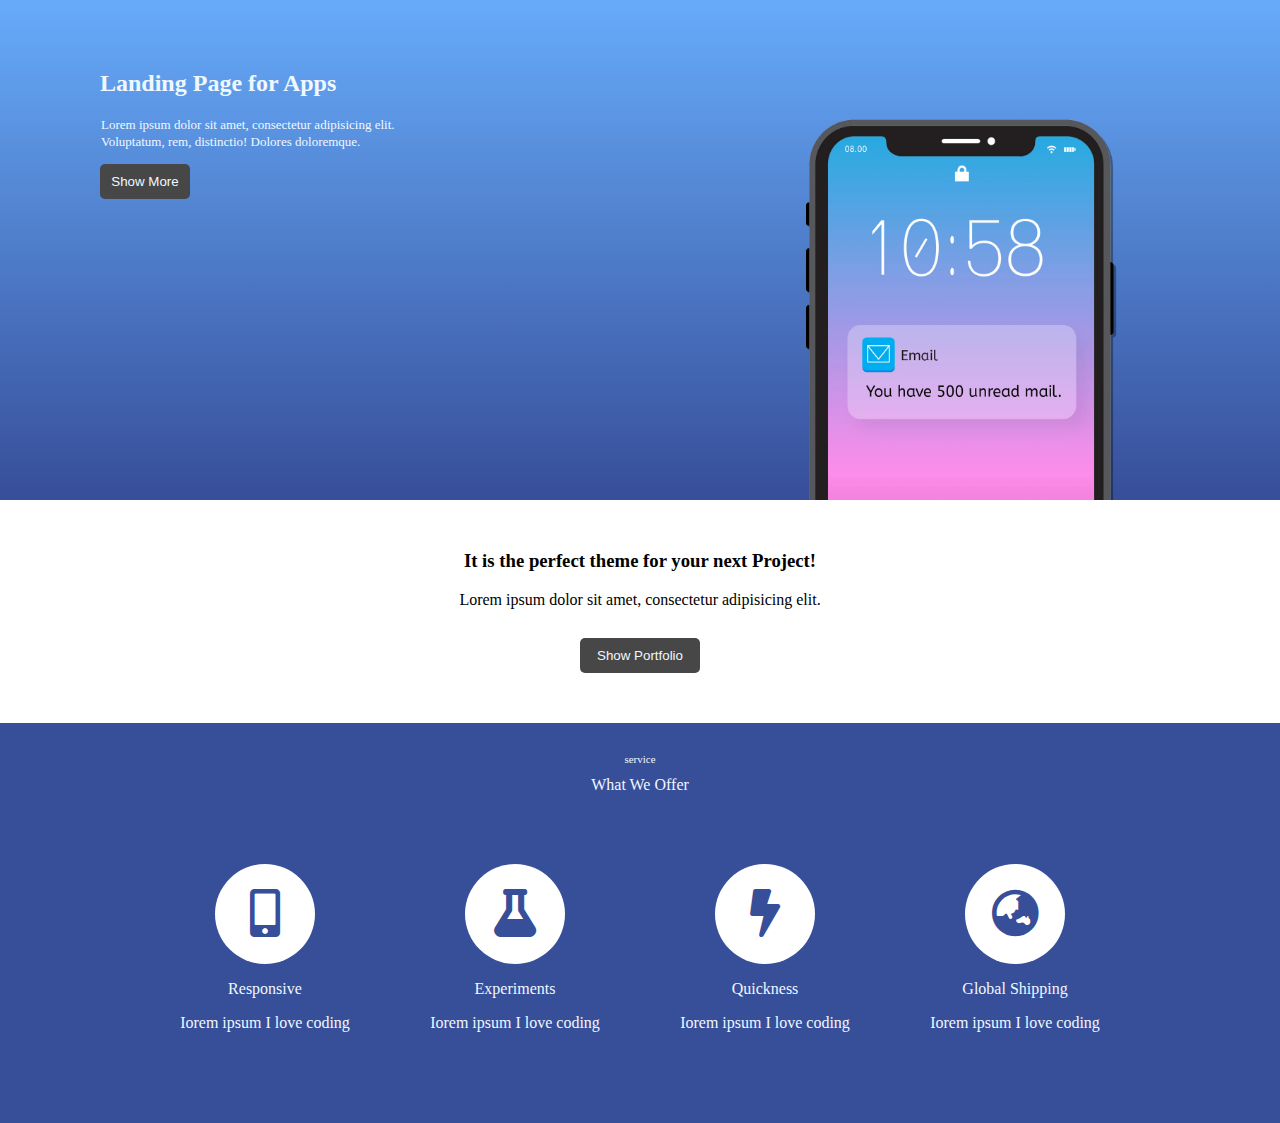
==== homework4.html @ 560f4a0e "실습 프로젝트" ====
<!DOCTYPE html>
<html>

<head>
    <meta charset="UTF-8">
    <title>Document</title>
    <link href="css/homework4.css" rel="stylesheet">
    <link rel="stylesheet" href="fontawesome/css/all.min.css">
    <meta name="viewport" content="width=device-width, initial-scale=1.0">
</head>
<body>
    <div class = "main-container">
        <div class = "main-title">
            <h2>Landing Page for Apps</h3>
            <p>Lorem ipsum dolor sit amet, consectetur adipisicing elit.</p>
            <p>Voluptatum, rem, distinctio! Dolores doloremque.</p>
            <button>Show More</button>
        </div>
        <div class = "main-image">
            <img src="img/iphone.png" class = "iphone">
        </div>
    </div>

    <div class = "middle-container">
        <h3>It is the perfect theme for your next Project!</h3>
        <p>Lorem ipsum dolor sit amet, consectetur adipisicing elit.</p>
        <button>Show Portfolio</button>
    </div>

    <div class = "bottom-container">
        <p style= "font-size : 11px; margin-top : 15px;">service</p>
        <p style= "font-size : 16px; margin: 0;">What We Offer</p>
        <div class = "bottom-icons">
            <div class="area">
                <div class="div1">
                    <i class="fas fa-mobile-alt fa-3x"></i>
                    <p class="head">Responsive</p>
                    <p class="content">Iorem ipsum I love coding</p>
                </div>
                <div class="div2">
                    <i class="fas fa-flask fa-3x"></i>
                    <p class="head">Experiments</p>
                    <p class="content">Iorem ipsum I love coding</p>
                </div>
                <div class="div3"> 
                    <i class="fas fa-bolt fa-3x"></i>
                    <p class="head">Quickness</p>
                    <p class="content">Iorem ipsum I love coding</p>
                </div>
                <div class="div4">
                    <i class="fas fa-globe-asia fa-3x"></i>
                    <p class="head">Global Shipping</p>
                    <p class="content">Iorem ipsum I love coding</p>
                </div>
                <div style="clear: both;"></div>
            </div>
        </div>
    </div>
</body>
</html>
---- css/homework4.css ----
div,
input,
textarea {
    box-sizing: border-box;
}

body {
    margin: 0px;
}

.main-container {
    width: 100%;
    height: 500px;
    background: linear-gradient(to top,rgb(55, 78, 153),rgb(102, 171, 250));
}

.main-title {
    width: 50%;
    float: left;
    padding: 50px 100px 50px 100px;
    color: aliceblue;
    /* text-align: center; */
}

.main-title p {
    font-size: 13px;
    margin: 1px;
}

.main-title button {
    margin-top: 13px;
    width: 90px;
    height: 35px;
    border-radius: 5px;
    border: 0;
    color: aliceblue;
    background-color: rgb(71, 71, 71);
}

.main-image {
    width: 50%;
    height: 500px;
    float: left;
    text-align: center;
}

.iphone {
    width: 360px;
    height: 400px;
    margin-top: 100px;
}

.middle-container {
    text-align: center;
    margin-top: 50px;
}

.middle-container button {
    margin-top: 13px;
    width: 120px;
    height: 35px;
    border-radius: 5px;
    border: 0;
    color: aliceblue;
    background-color: rgb(71, 71, 71);
}

.bottom-container {
    width: 100%;
    height: 400px;
    padding-top: 15px;
    text-align: center;
    background-color: rgb(55, 78, 153);
    margin-top: 50px;
    color: aliceblue;
}

.bottom-icons {
    width: 100%;
    height: 160px;
    margin-top: 15px;
}

.area {
    width: 80%;
    max-width: 1000px;
    margin: auto;
    margin-top: 50px;
    margin-bottom: 50px;
}

.div1,
.div2,
.div3,
.div4 {
    float: left;
    width: 25%;
    text-align: center;
}

.area i {
    background-color: rgb(255, 255, 255);
    width: 100px;
    height: 100px;
    border-radius: 50px;
    padding-top: 25px;
    box-sizing: border-box;
    color: rgb(55, 78, 153);
    margin-top: 20px;
}
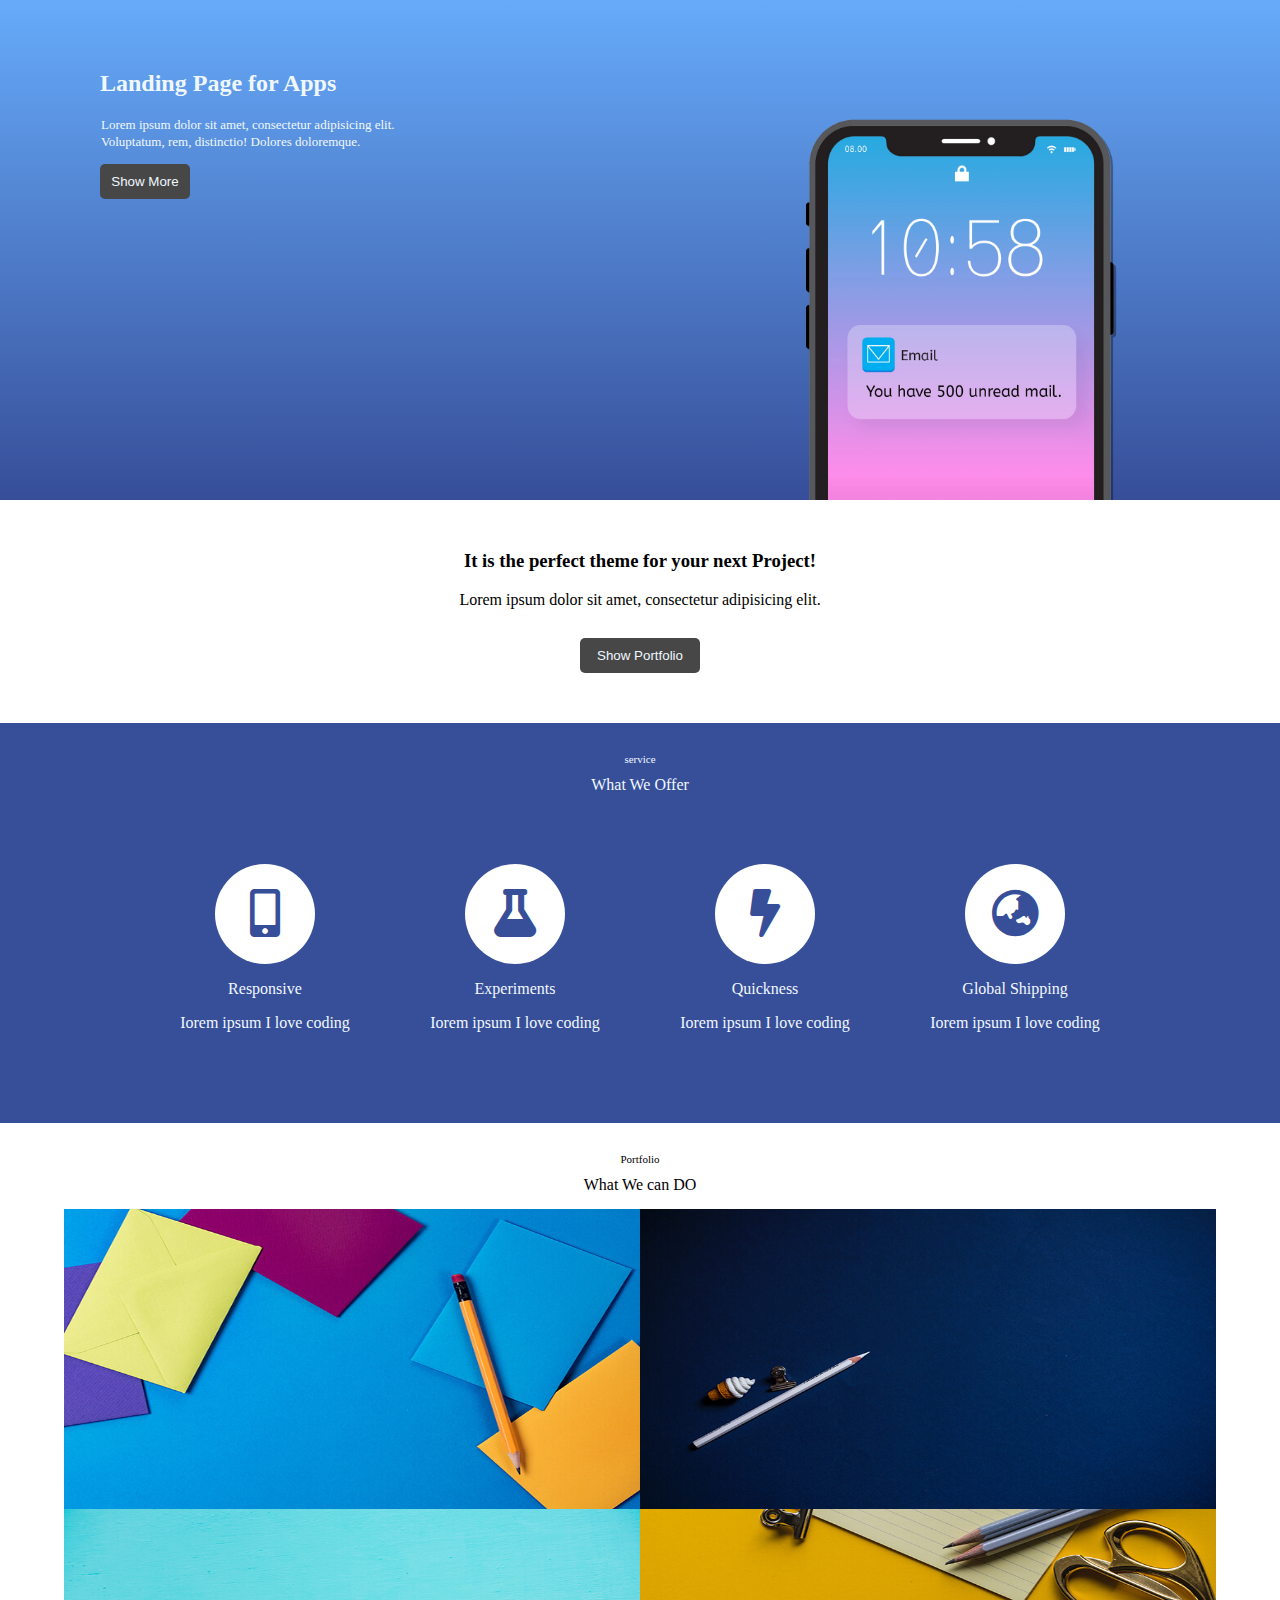
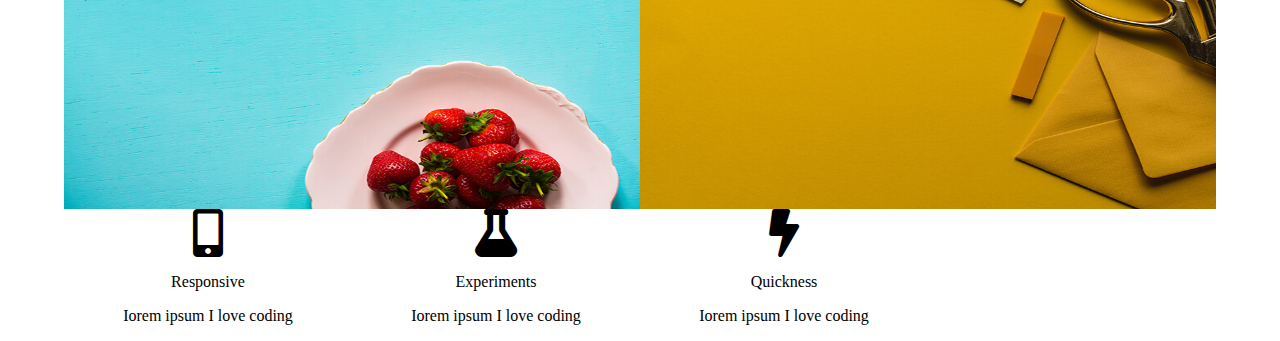
==== commit 388c4189: "진행중" ====
--- a/homework4.html
+++ b/homework4.html
@@ -56,5 +56,31 @@
             </div>
         </div>
     </div>
+    <div class = "under-container">
+        <p style= "font-size : 11px; margin-top : 15px;">Portfolio</p>
+        <p style= "font-size : 16px; margin: 0px 0px 15px 0px;">What We can DO</p>
+        <div class = "img1">
+            <img src="img/portfolio-1.jpg" width="100%" height="300px">
+            <div class = "div1">123</div>
+        </div>
+        <div class = "img2"><img src="img/portfolio-2.jpg" width="100%" height="300px"></div>
+        <div class = "img3"><img src="img/portfolio-3.jpg" width="100%" height="300px"></div>
+        <div class = "img4"><img src="img/portfolio-4.jpg" width="100%" height="300px"></div>
+        <div class="div1">
+            <i class="fas fa-mobile-alt fa-3x"></i>
+            <p class="head">Responsive</p>
+            <p class="content">Iorem ipsum I love coding</p>
+        </div>
+        <div class="div2">
+            <i class="fas fa-flask fa-3x"></i>
+            <p class="head">Experiments</p>
+            <p class="content">Iorem ipsum I love coding</p>
+        </div>
+        <div class="div3"> 
+            <i class="fas fa-bolt fa-3x"></i>
+            <p class="head">Quickness</p>
+            <p class="content">Iorem ipsum I love coding</p>
+        </div>
+    </div>
 </body>
 </html>--- a/css/homework4.css
+++ b/css/homework4.css
@@ -107,4 +107,28 @@
     box-sizing: border-box;
     color: rgb(55, 78, 153);
     margin-top: 20px;
+}
+
+.under-container {
+    width: 90%;
+    height: 500px;
+    margin-left: auto;
+    margin-right: auto;
+    text-align: center;
+    padding-top: 15px;
+}
+
+.img1,
+.img2,
+.img3,
+.img4 {
+    float: left;
+    width: 50%;
+    height: 300px;
+    background-color: rgba(0,0,0,0.4);
+    /* position: absolute; */
+}
+
+.img1 .div {
+    background-color: rgba(0,0,0,0.4);
 }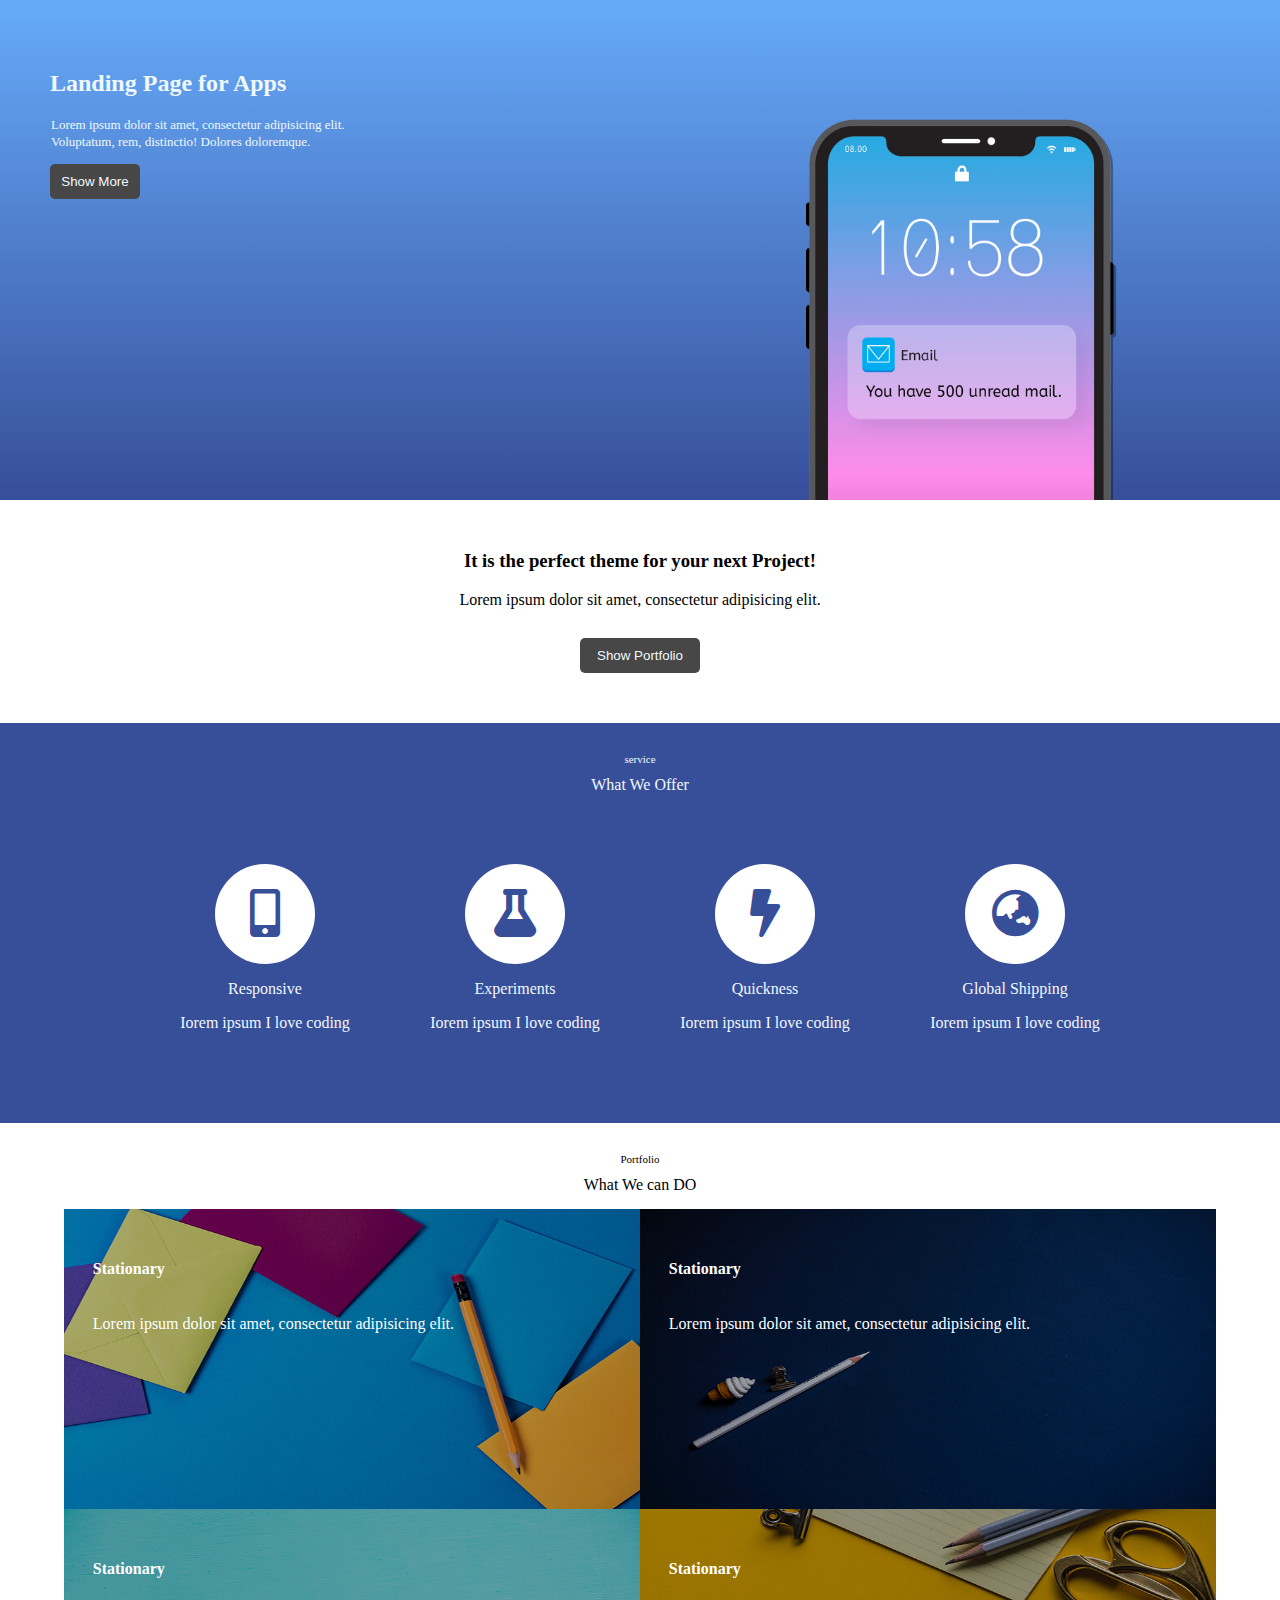
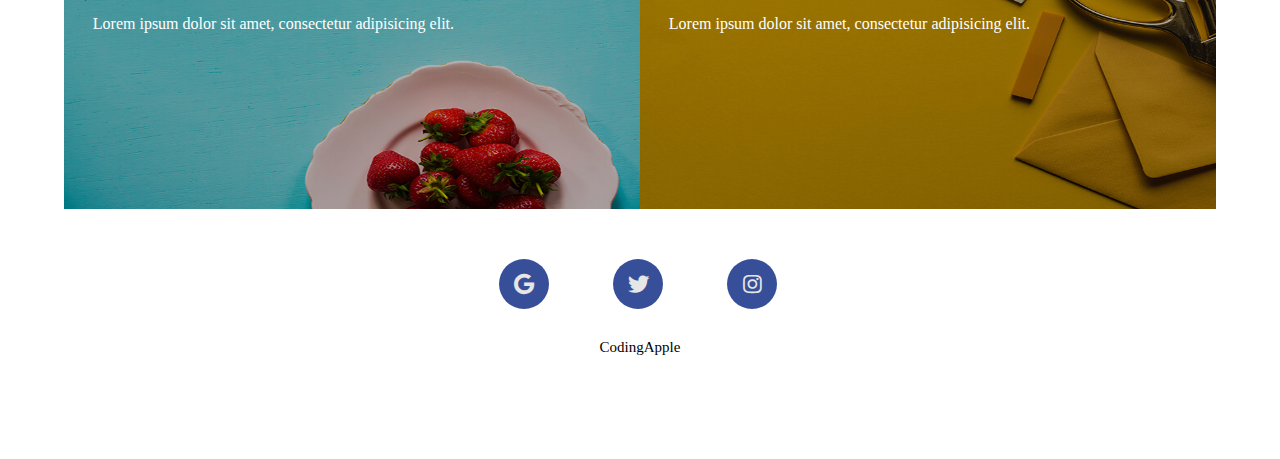
==== commit 7451c680: "포트폴리오 완료" ====
--- a/homework4.html
+++ b/homework4.html
@@ -8,29 +8,30 @@
     <link rel="stylesheet" href="fontawesome/css/all.min.css">
     <meta name="viewport" content="width=device-width, initial-scale=1.0">
 </head>
+
 <body>
-    <div class = "main-container">
-        <div class = "main-title">
+    <div class="main-container">
+        <div class="main-title">
             <h2>Landing Page for Apps</h3>
-            <p>Lorem ipsum dolor sit amet, consectetur adipisicing elit.</p>
-            <p>Voluptatum, rem, distinctio! Dolores doloremque.</p>
-            <button>Show More</button>
+                <p>Lorem ipsum dolor sit amet, consectetur adipisicing elit.</p>
+                <p>Voluptatum, rem, distinctio! Dolores doloremque.</p>
+                <button>Show More</button>
         </div>
-        <div class = "main-image">
-            <img src="img/iphone.png" class = "iphone">
+        <div class="main-image">
+            <img src="img/iphone.png" class="iphone">
         </div>
     </div>
 
-    <div class = "middle-container">
+    <div class="middle-container">
         <h3>It is the perfect theme for your next Project!</h3>
         <p>Lorem ipsum dolor sit amet, consectetur adipisicing elit.</p>
         <button>Show Portfolio</button>
     </div>
 
-    <div class = "bottom-container">
-        <p style= "font-size : 11px; margin-top : 15px;">service</p>
-        <p style= "font-size : 16px; margin: 0;">What We Offer</p>
-        <div class = "bottom-icons">
+    <div class="bottom-container">
+        <p style="font-size : 11px; margin-top : 15px;">service</p>
+        <p style="font-size : 16px; margin: 0;">What We Offer</p>
+        <div class="bottom-icons">
             <div class="area">
                 <div class="div1">
                     <i class="fas fa-mobile-alt fa-3x"></i>
@@ -42,7 +43,7 @@
                     <p class="head">Experiments</p>
                     <p class="content">Iorem ipsum I love coding</p>
                 </div>
-                <div class="div3"> 
+                <div class="div3">
                     <i class="fas fa-bolt fa-3x"></i>
                     <p class="head">Quickness</p>
                     <p class="content">Iorem ipsum I love coding</p>
@@ -56,31 +57,51 @@
             </div>
         </div>
     </div>
-    <div class = "under-container">
-        <p style= "font-size : 11px; margin-top : 15px;">Portfolio</p>
-        <p style= "font-size : 16px; margin: 0px 0px 15px 0px;">What We can DO</p>
-        <div class = "img1">
+    <div class="under-container">
+        <p style="font-size : 11px; margin-top : 15px;">Portfolio</p>
+        <p style="font-size : 16px; margin: 0px 0px 15px 0px;">What We can DO</p>
+
+        <div class="img1">
+            <div class="white-box"></div>
             <img src="img/portfolio-1.jpg" width="100%" height="300px">
-            <div class = "div1">123</div>
+            <h4 class="img-header">Stationary</h4>
+            <p class="img-content">Lorem ipsum dolor sit amet, consectetur adipisicing elit.</p>
         </div>
-        <div class = "img2"><img src="img/portfolio-2.jpg" width="100%" height="300px"></div>
-        <div class = "img3"><img src="img/portfolio-3.jpg" width="100%" height="300px"></div>
-        <div class = "img4"><img src="img/portfolio-4.jpg" width="100%" height="300px"></div>
-        <div class="div1">
-            <i class="fas fa-mobile-alt fa-3x"></i>
-            <p class="head">Responsive</p>
-            <p class="content">Iorem ipsum I love coding</p>
+        <div class="img2">
+            <div class="white-box"></div>
+            <img src="img/portfolio-2.jpg" width="100%" height="300px">
+            <h4 class="img-header">Stationary</h4>
+            <p class="img-content">Lorem ipsum dolor sit amet, consectetur adipisicing elit.</p>
         </div>
-        <div class="div2">
-            <i class="fas fa-flask fa-3x"></i>
-            <p class="head">Experiments</p>
-            <p class="content">Iorem ipsum I love coding</p>
+        <div class="img3">
+            <div class="white-box"></div>
+            <img src="img/portfolio-3.jpg" width="100%" height="300px">
+            <h4 class="img-header">Stationary</h4>
+            <p class="img-content">Lorem ipsum dolor sit amet, consectetur adipisicing elit.</p>
         </div>
-        <div class="div3"> 
-            <i class="fas fa-bolt fa-3x"></i>
-            <p class="head">Quickness</p>
-            <p class="content">Iorem ipsum I love coding</p>
+        <div class="img4">
+            <div class="white-box"></div>
+            <img src="img/portfolio-4.jpg" width="100%" height="300px">
+            <h4 class="img-header">Stationary</h4>
+            <p class="img-content">Lorem ipsum dolor sit amet, consectetur adipisicing elit.</p>
         </div>
+        <div style="clear: both;"></div>
+        <div class="footer-area">
+            <div class="div5">
+                <i class="fab fa-google fa-lg"></i>
+            </div>
+            <div class="div6">
+                <i class="fab fa-twitter fa-lg"></i>
+            </div>
+            <div class="div7">
+                <i class="fab fa-instagram fa-lg"></i>
+            </div>
+            <p style="font-size: 15px;">CodingApple</p>
+            <div style="clear: both;"></div>
+
+        </div>
+
     </div>
 </body>
+
 </html>--- a/css/homework4.css
+++ b/css/homework4.css
@@ -11,13 +11,13 @@
 .main-container {
     width: 100%;
     height: 500px;
-    background: linear-gradient(to top,rgb(55, 78, 153),rgb(102, 171, 250));
+    background: linear-gradient(to top, rgb(55, 78, 153), rgb(102, 171, 250));
 }
 
 .main-title {
     width: 50%;
     float: left;
-    padding: 50px 100px 50px 100px;
+    padding: 50px 50px 50px 50px;
     color: aliceblue;
     /* text-align: center; */
 }
@@ -63,6 +63,12 @@
     border: 0;
     color: aliceblue;
     background-color: rgb(71, 71, 71);
+}
+
+.main-title button:hover,
+.middle-container button:hover {
+    cursor: pointer;
+    background-color: rgb(39, 39, 39);
 }
 
 .bottom-container {
@@ -125,10 +131,113 @@
     float: left;
     width: 50%;
     height: 300px;
-    background-color: rgba(0,0,0,0.4);
-    /* position: absolute; */
-}
-
-.img1 .div {
-    background-color: rgba(0,0,0,0.4);
+    position: relative;
+}
+
+.img1:hover {
+    clip: rect(10px, 100px, 100px, 10px);
+}
+
+.under-container img {
+    filter: brightness(70%);
+}
+
+.img-header {
+    position: absolute;
+    top: 10%;
+    left: 5%;
+    /* transform: translate( -50%, -50% ); */
+    color: white;
+}
+
+.img-content {
+    position: absolute;
+    top: 30%;
+    left: 5%;
+    /* transform: translate( -50%, -50% ); */
+    color: white;
+}
+
+.footer-area {
+    width: 30%;
+    height: 200px;
+    margin-top: 50px;
+    margin-left: auto;
+    margin-right: auto;
+}
+
+.div5,
+.div6,
+.div7 {
+    float: left;
+    width: 33%;
+    margin-bottom: 30px;
+}
+
+.footer-area i {
+    background-color: rgb(55, 78, 153);
+    width: 50px;
+    height: 50px;
+    border-radius: 50px;
+    padding-top: 17px;
+    box-sizing: border-box;
+    color: rgb(230, 230, 230);
+}
+
+.white-box {
+    position: absolute;
+    width: 100%;
+    height: 100%;
+    z-index: 1;
+    border: 0px solid white;
+    transition:all 1s;
+}
+
+.white-box:hover {
+    border: 20px solid white;
+}
+
+@media screen and (max-width: 768px) {
+
+    .main-container {
+        height: 600px;
+    }
+
+    .main-title {
+        width: 100%;
+        text-align: center;
+        padding: 25px 0px 25px 0px;
+    }
+
+    .main-image {
+        width: 100%;
+        text-align: center;
+    }
+
+    .iphone {
+        margin-top: 2px;
+    }
+
+    .bottom-container {
+        height: 600px;
+    }
+
+    .div1,
+    .div2,
+    .div3,
+    .div4 {
+        float: left;
+        width: 50%;
+        text-align: center;
+    }
+
+    .img1,
+    .img2,
+    .img3,
+    .img4 {
+        float: left;
+        width: 100%;
+        height: 300px;
+        position: relative;
+    }
 }